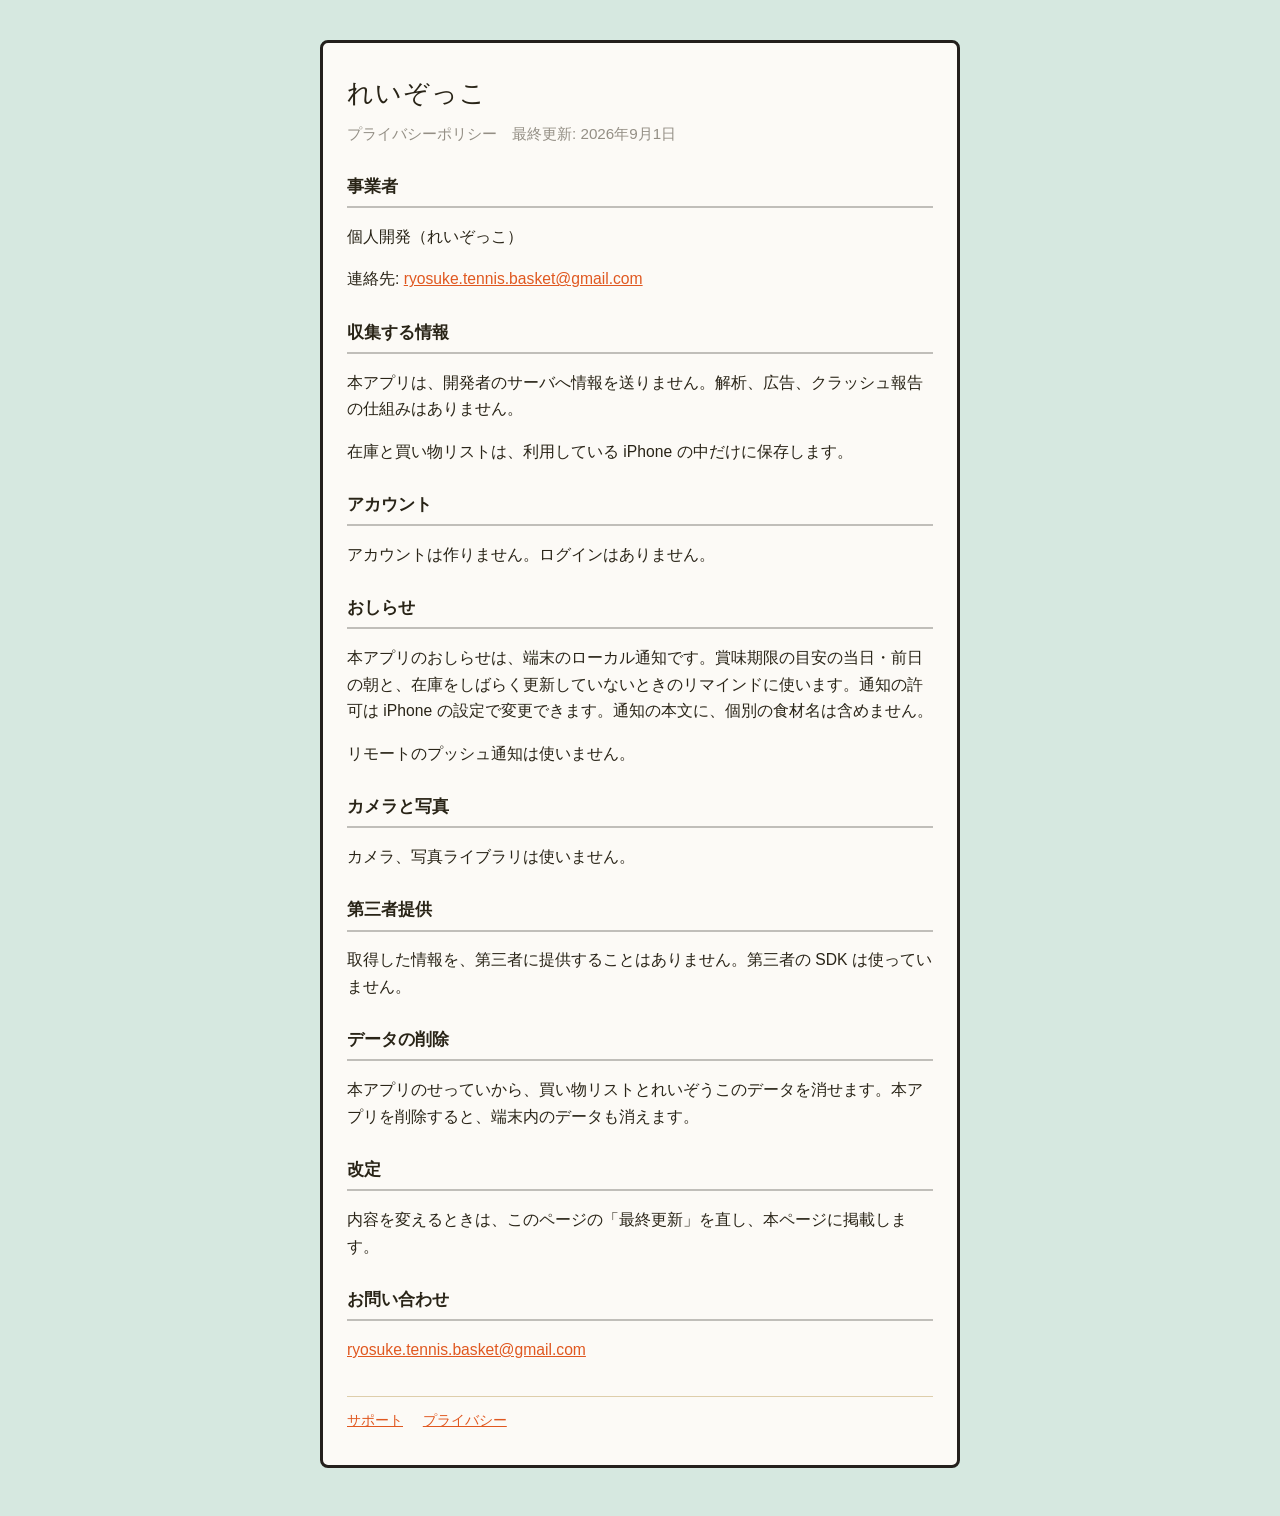
==== privacy.html @ 875f1846 "Publish れいぞっこ support and privacy pages. Co-authored-by: Cursor <cursoragent@cursor.com>" ====
<!DOCTYPE html>
<html lang="ja">
  <head>
    <meta charset="utf-8" />
    <meta name="viewport" content="width=device-width, initial-scale=1" />
    <title>プライバシーポリシー｜れいぞっこ</title>
    <meta
      name="description"
      content="iPhoneアプリ「れいぞっこ」のプライバシーポリシーです。"
    />
    <link rel="stylesheet" href="style.css" />
  </head>
  <body>
    <main>
      <p class="brand">れいぞっこ</p>
      <p class="lead">プライバシーポリシー　最終更新: 2026年9月1日</p>

      <h2>事業者</h2>
      <p>個人開発（れいぞっこ）</p>
      <p>
        連絡先:
        <a class="mail" href="mailto:ryosuke.tennis.basket@gmail.com"
          >ryosuke.tennis.basket@gmail.com</a
        >
      </p>

      <h2>収集する情報</h2>
      <p>
        本アプリは、開発者のサーバへ情報を送りません。解析、広告、クラッシュ報告の仕組みはありません。
      </p>
      <p>在庫と買い物リストは、利用している iPhone の中だけに保存します。</p>

      <h2>アカウント</h2>
      <p>アカウントは作りません。ログインはありません。</p>

      <h2>おしらせ</h2>
      <p>
        本アプリのおしらせは、端末のローカル通知です。賞味期限の目安の当日・前日の朝と、在庫をしばらく更新していないときのリマインドに使います。通知の許可は
        iPhone の設定で変更できます。通知の本文に、個別の食材名は含めません。
      </p>
      <p>リモートのプッシュ通知は使いません。</p>

      <h2>カメラと写真</h2>
      <p>カメラ、写真ライブラリは使いません。</p>

      <h2>第三者提供</h2>
      <p>
        取得した情報を、第三者に提供することはありません。第三者の SDK
        は使っていません。
      </p>

      <h2>データの削除</h2>
      <p>
        本アプリのせっていから、買い物リストとれいぞうこのデータを消せます。本アプリを削除すると、端末内のデータも消えます。
      </p>

      <h2>改定</h2>
      <p>
        内容を変えるときは、このページの「最終更新」を直し、本ページに掲載します。
      </p>

      <h2>お問い合わせ</h2>
      <p>
        <a class="mail" href="mailto:ryosuke.tennis.basket@gmail.com"
          >ryosuke.tennis.basket@gmail.com</a
        >
      </p>

      <footer>
        <nav>
          <a href="./">サポート</a>
          <a href="privacy.html">プライバシー</a>
        </nav>
      </footer>
    </main>
  </body>
</html>
---- style.css ----
:root {
  --outside: #d6e8e0;
  --body: #fcfaf6;
  --ink: #292417;
  --muted: #948f85;
  --accent: #e05820;
  --frame: #24201c;
  --gold: #b89850;
}

* {
  box-sizing: border-box;
}

html,
body {
  margin: 0;
  padding: 0;
}

body {
  min-height: 100vh;
  background: var(--outside);
  color: var(--ink);
  font-family: "Hiragino Sans", "Hiragino Kaku Gothic ProN", "Noto Sans JP",
    sans-serif;
  line-height: 1.7;
}

main {
  width: min(40rem, calc(100% - 2rem));
  margin: 2.5rem auto 3rem;
  padding: 1.75rem 1.5rem 2rem;
  background: var(--body);
  border: 3px solid var(--frame);
  border-radius: 8px;
}

.brand {
  margin: 0 0 0.35rem;
  font-size: 1.65rem;
  letter-spacing: 0.04em;
}

.lead {
  margin: 0 0 1.5rem;
  color: var(--muted);
  font-size: 0.95rem;
}

h2 {
  margin: 1.6rem 0 0.5rem;
  font-size: 1.05rem;
  padding-bottom: 0.3rem;
  border-bottom: 2px solid color-mix(in srgb, var(--frame) 28%, transparent);
}

p,
li {
  font-size: 0.98rem;
}

ul {
  margin: 0.4rem 0 0;
  padding-left: 1.2rem;
}

a {
  color: var(--accent);
}

.mail {
  word-break: break-all;
}

footer {
  margin-top: 2rem;
  padding-top: 0.8rem;
  border-top: 1px solid color-mix(in srgb, var(--gold) 45%, transparent);
  color: var(--muted);
  font-size: 0.85rem;
}

nav a + a {
  margin-left: 1rem;
}
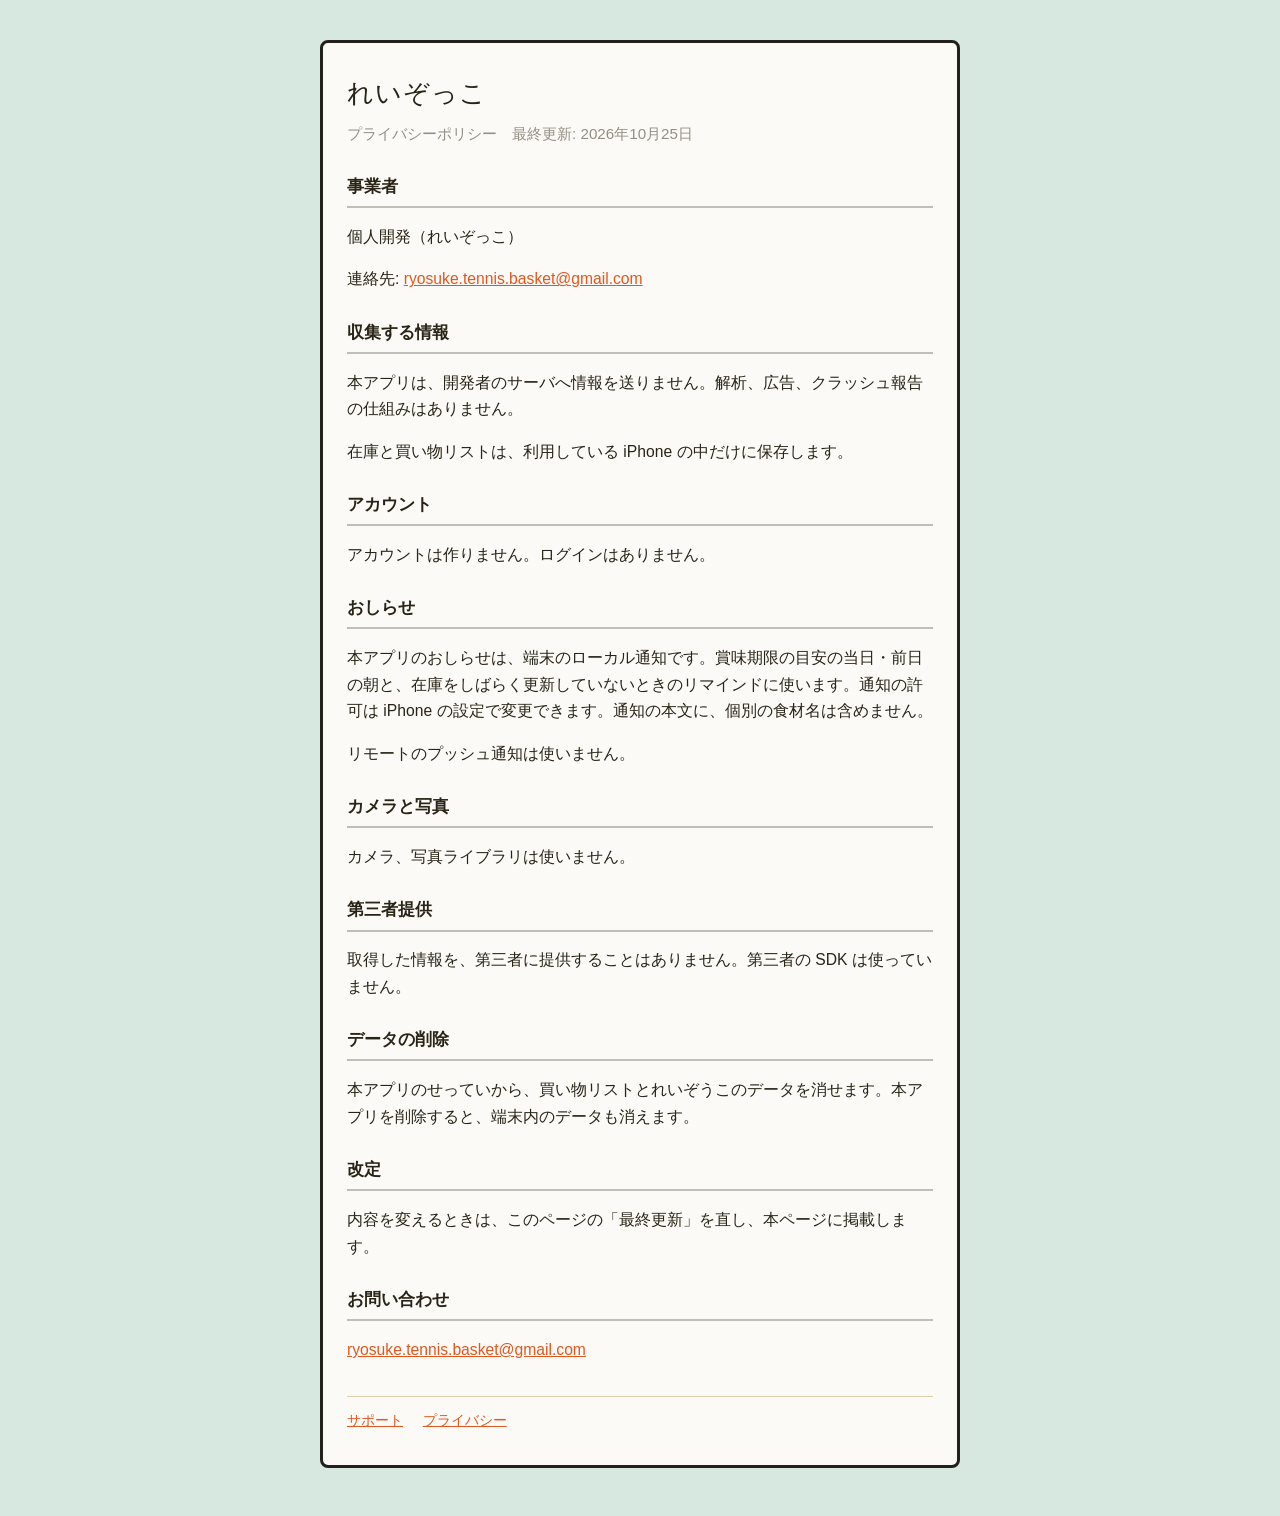
==== commit 321a2ea0: "Update privacy policy page" ====
--- a/privacy.html
+++ b/privacy.html
@@ -13,7 +13,7 @@
   <body>
     <main>
       <p class="brand">れいぞっこ</p>
-      <p class="lead">プライバシーポリシー　最終更新: 2026年9月1日</p>
+      <p class="lead">プライバシーポリシー　最終更新: 2026年10月25日</p>
 
       <h2>事業者</h2>
       <p>個人開発（れいぞっこ）</p>
